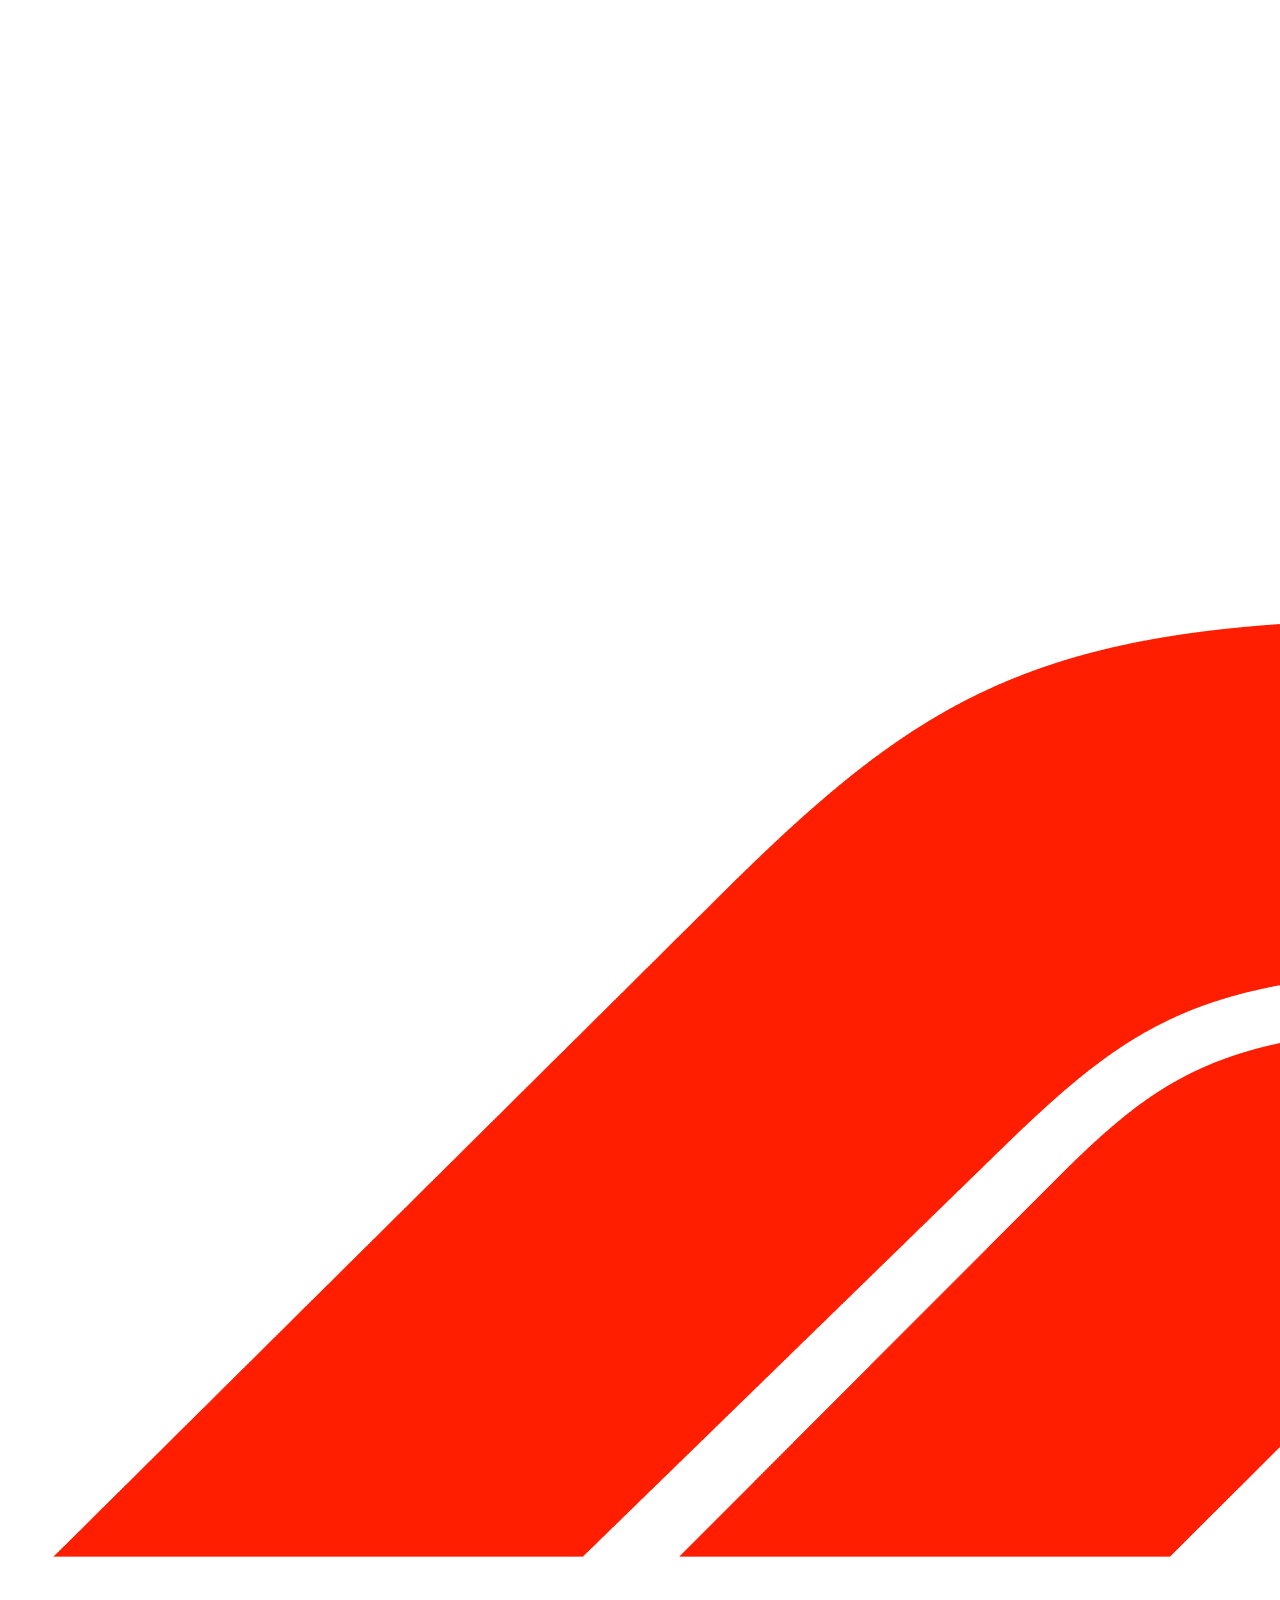
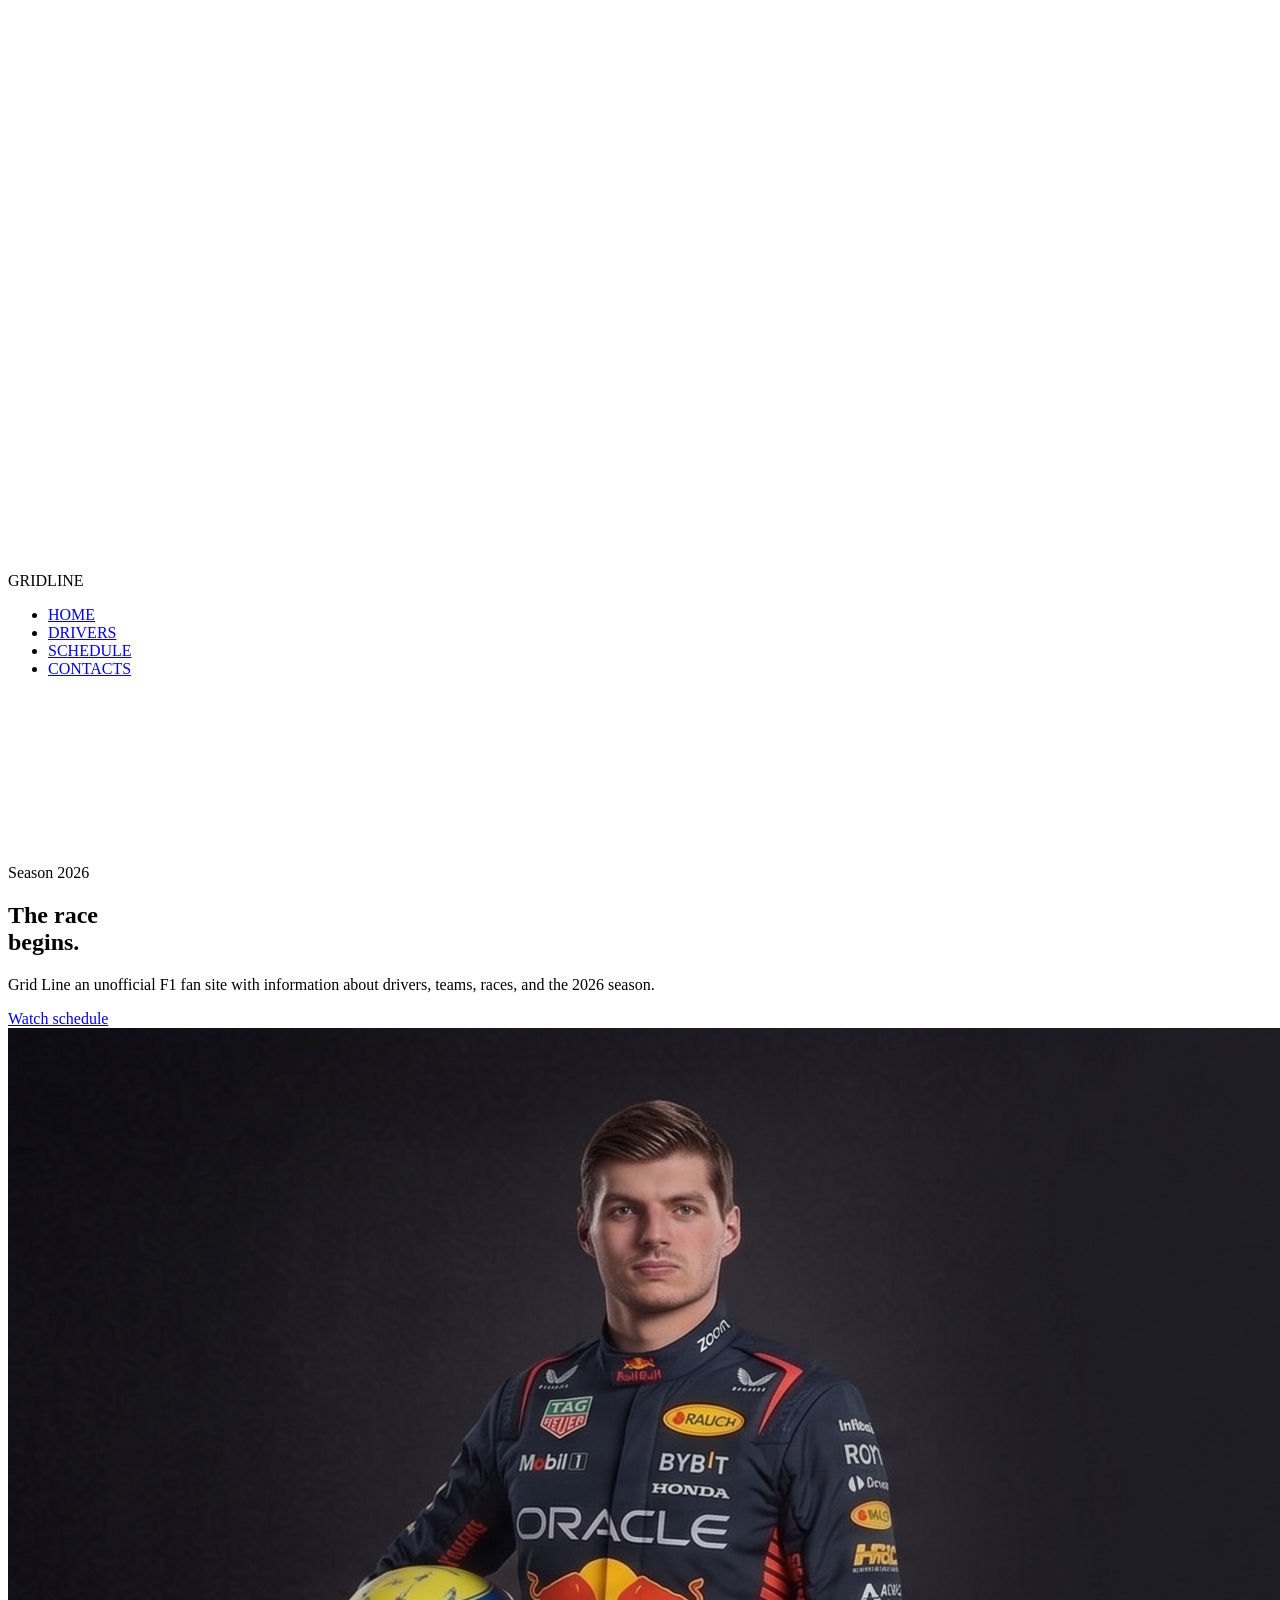
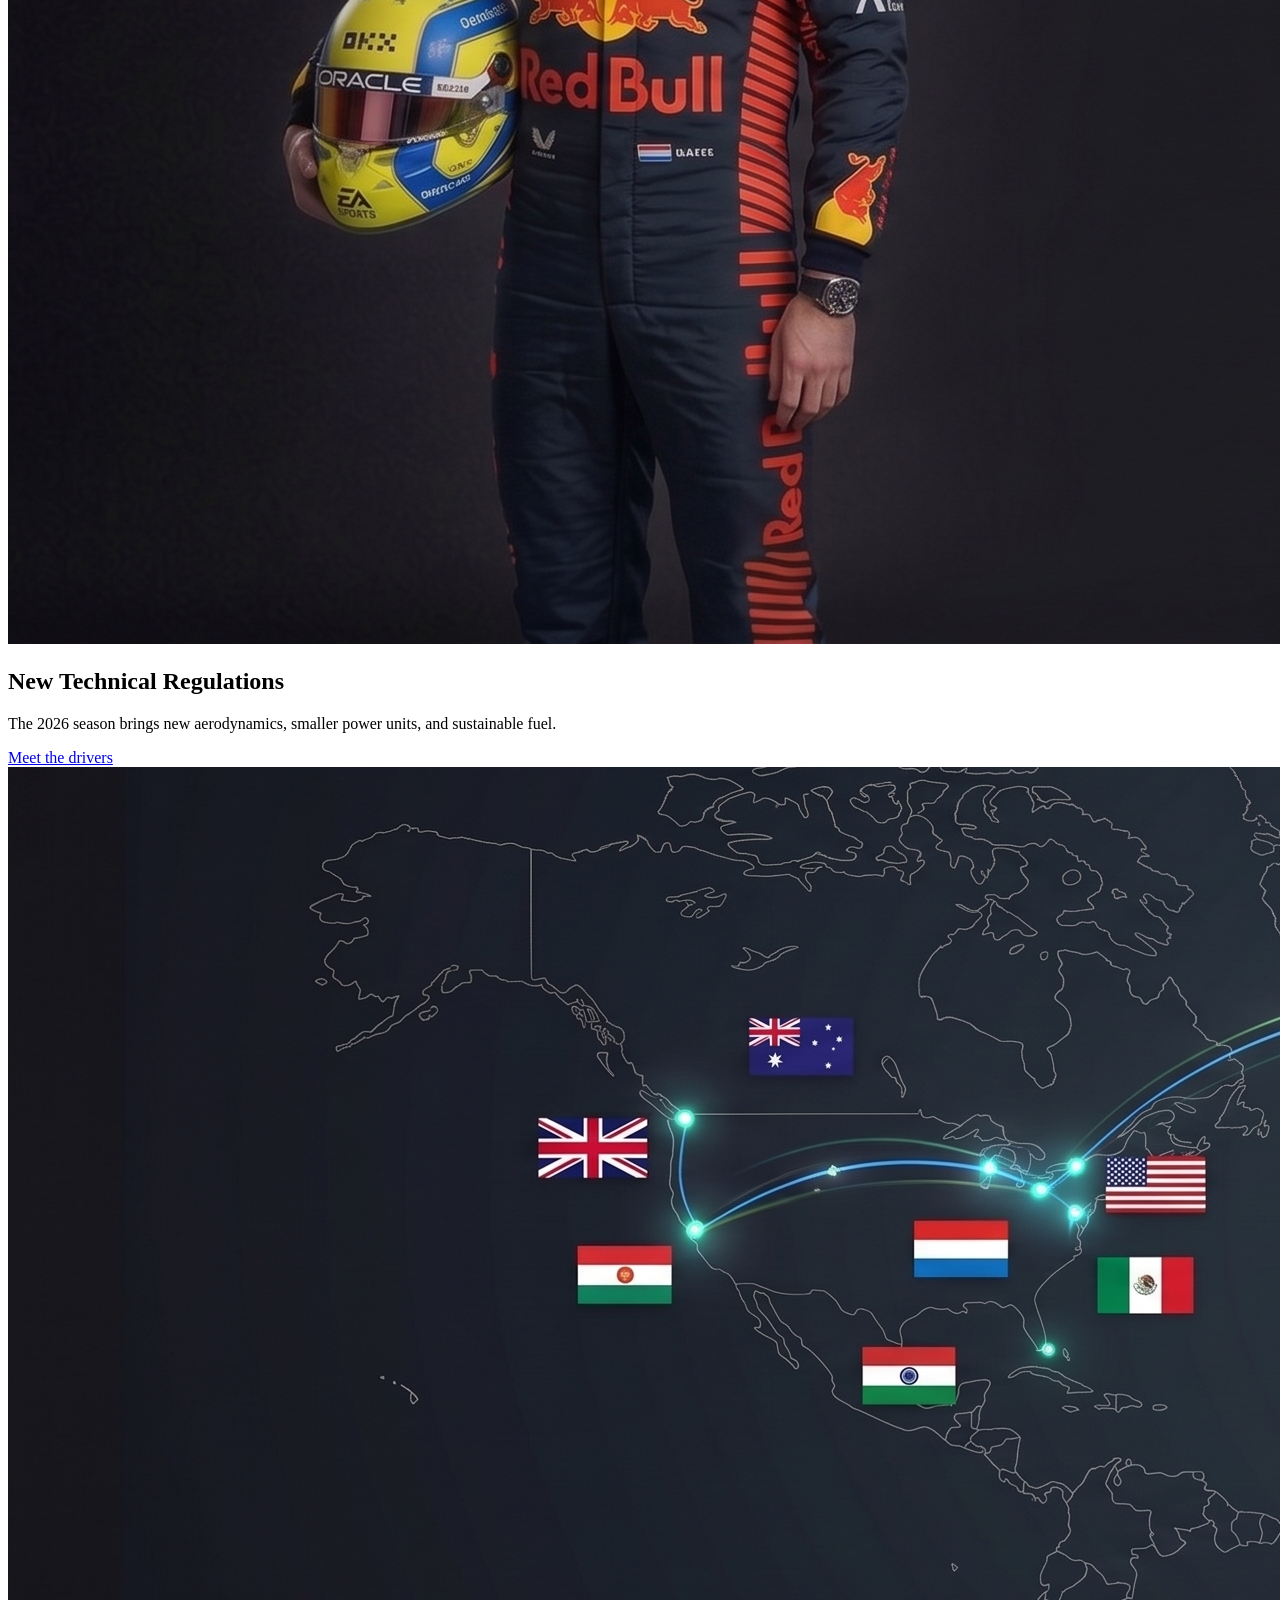
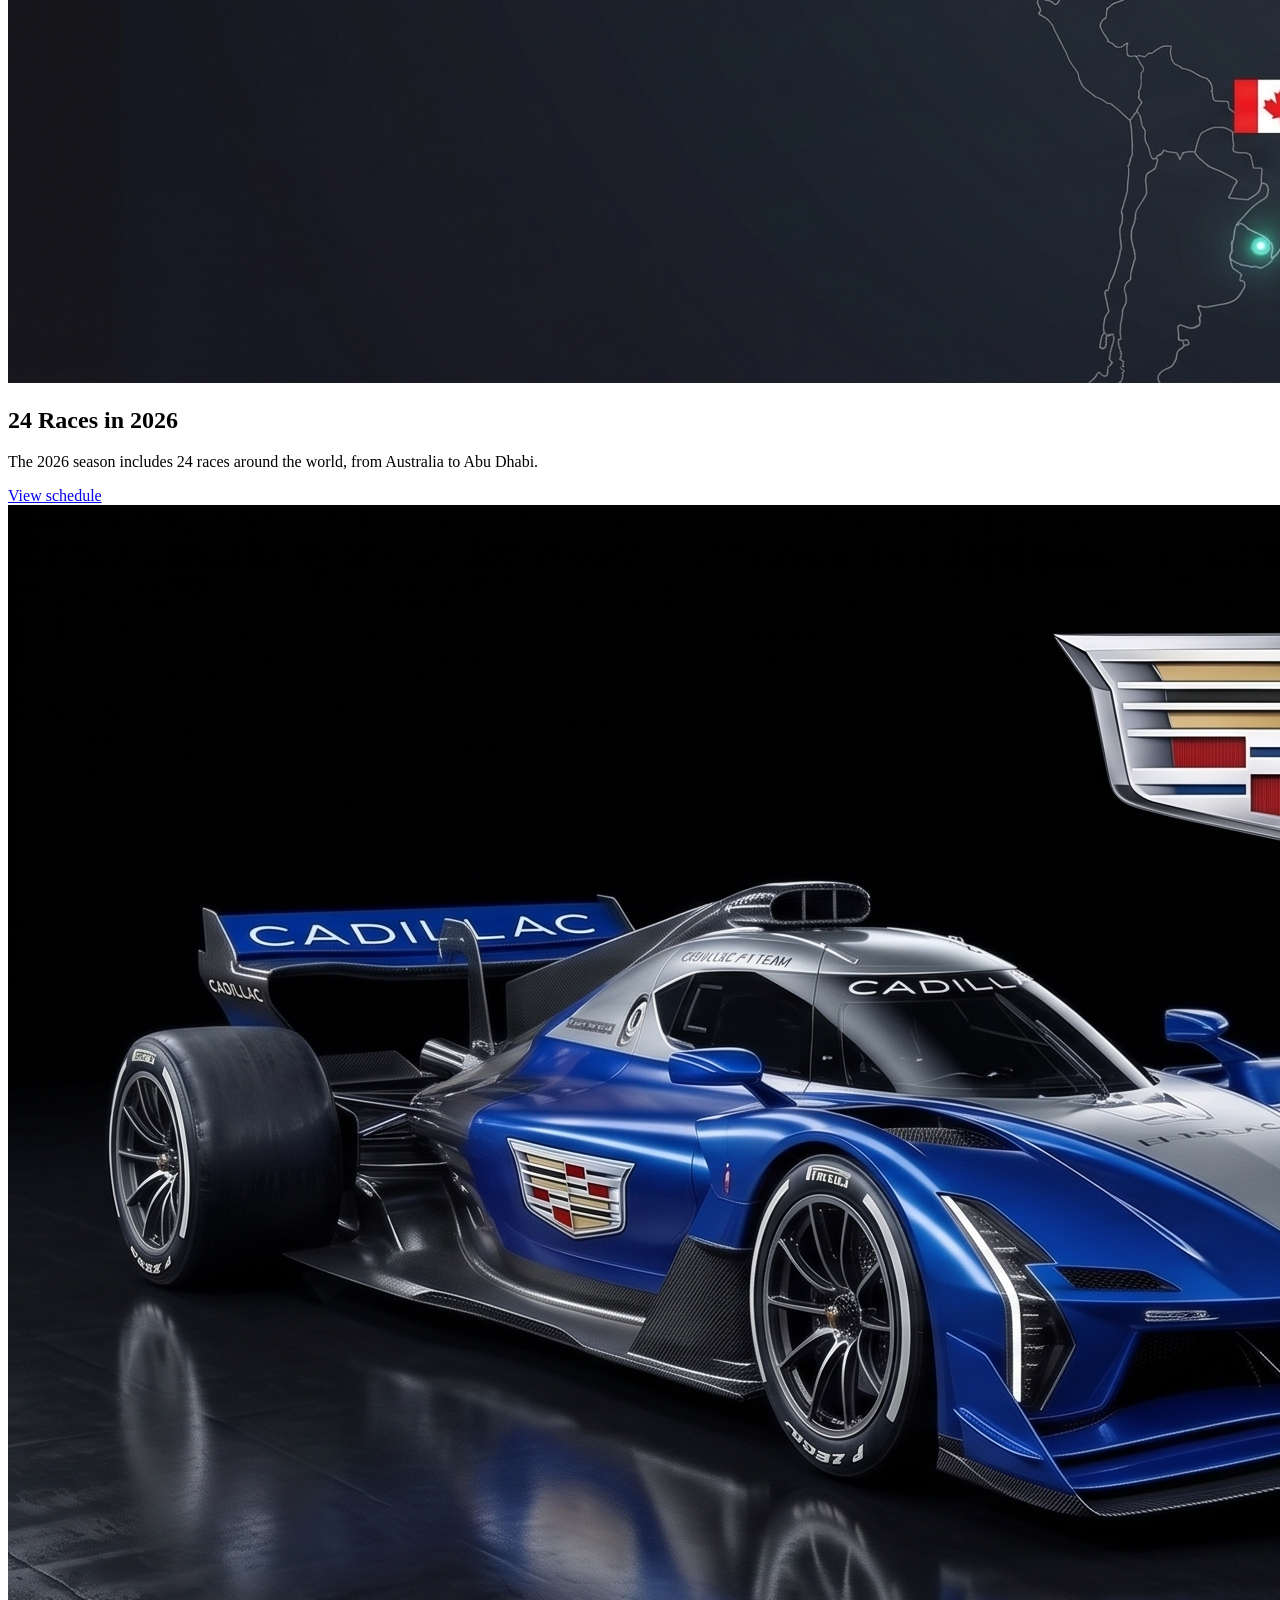
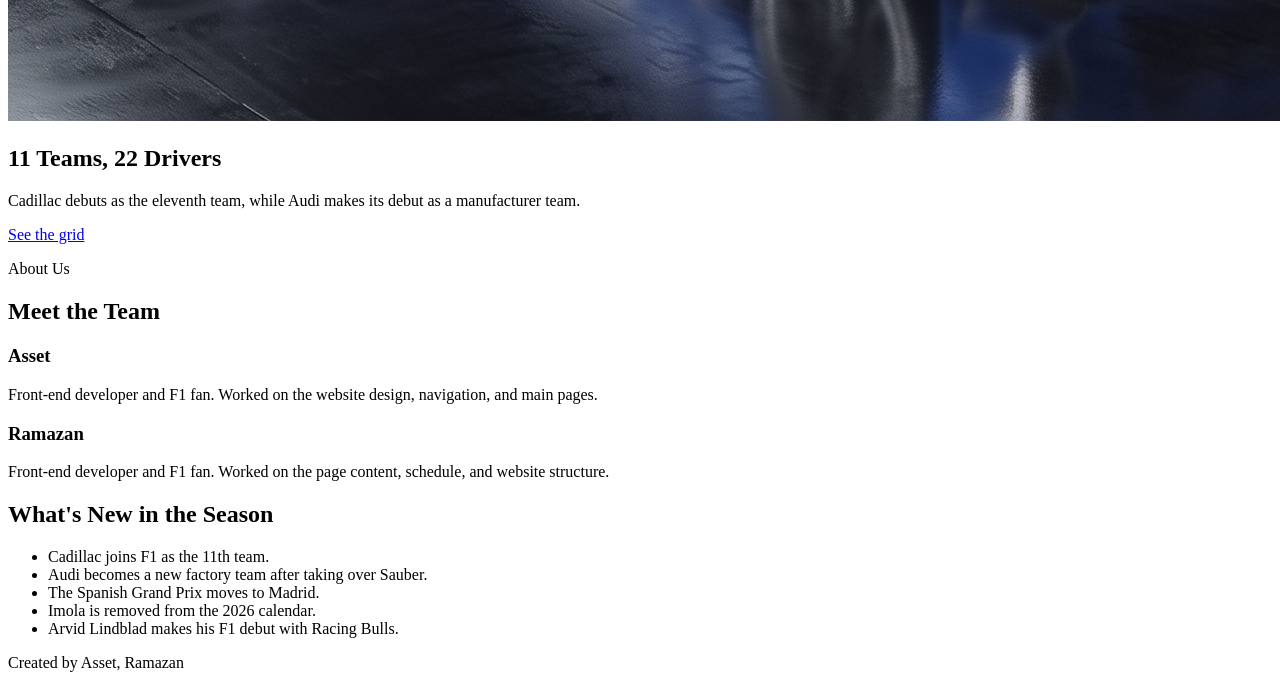
==== index.html @ d6227133 "Assignment2" ====
<!DOCTYPE html>
<html lang="ru">
<head>
  <meta charset="UTF-8">
  <meta name="viewport" content="width=device-width, initial-scale=1.0">
  <title>Home</title>

  <link rel="stylesheet" href="style.css">

</head>
<body>

  <header id="main-header">
    <div class="header-inner">
      
      <div class="logo">
        <img src="Images/F1.png" alt="Grid Line Logo" class="logo-image">
        <span class="logo-text">GRID<span class="logo-accent">LINE</span></span>
      </div>

      <nav class="nav-menu" id="primaryNav">
        <ul>
          <li><a href="index.html" class="active">HOME</a></li>
          <li><a href="drivers.html">DRIVERS</a></li>
          <li><a href="schedule.html">SCHEDULE</a></li>
          <li><a href="contacts.html">CONTACTS</a></li>
        </ul>
      </nav>
    </div>
  </header>

  <main>
    <section class="hero">
      <video autoplay muted playsinline class="hero-video">
        <source src="Images/NewferVideo.mp4" type="video/mp4">
      </video>
      <div class="hero-text">
        <p class="hero-eyebrow">Season 2026</p>
        <h1>The race<br>begins.</h1>
        <p class="hero-sub">Grid Line an unofficial F1 fan site with information
       about drivers, teams, races, and the 2026 season.
        </p>
        <a href="schedule.html" class="btn-primary">Watch schedule</a>
      </div>
    </section>

    <section class="feature-grid">
      <article class="feature-card">
        <img src="Images/Driveri.jpg" alt="New regulations" class="feature-img">
        <h2>New Technical Regulations</h2>
        <p>The 2026 season brings new aerodynamics, smaller power units, and sustainable fuel.</p>
        <a href="drivers.html" class="card-btn">Meet the drivers</a>
      </article>
      <article class="feature-card">
        <img src="Images/Worldmap.jpg" alt="Races 2026" class="feature-img">
        <h2>24 Races in 2026</h2>
        <p>The 2026 season includes 24 races around the world, from Australia to Abu Dhabi.</p>
        <a href="schedule.html" class="card-btn">View schedule</a>
      </article>
      <article class="feature-card">
        <img src="Images/Card3.jpg" alt="Teams and drivers" class="feature-img">
        <h2>11 Teams, 22 Drivers</h2>
        <p>Cadillac debuts as the eleventh team, while Audi makes its debut as a manufacturer team.</p>
        <a href="drivers.html" class="card-btn">See the grid</a>
      </article>
    </section>

    <section class="about-section">
      <p class="hero-eyebrow">About Us</p>
      <h2>Meet the Team</h2>

      <div class="about-grid">
        <article class="about-card">
          <h3>Asset</h3>
          <p>
            Front-end developer and F1 fan. Worked on the website design,
            navigation, and main pages.
          </p>
        </article>

        <article class="about-card">
          <h3>Ramazan</h3>
          <p>
            Front-end developer and F1 fan. Worked on the page content,
            schedule, and website structure.
          </p>
        </article>
      </div>
    </section>

    <section class="list-section">
      <h2>What's New in the Season</h2>
      <ul class="list-plain">
        <li>Cadillac joins F1 as the 11th team.</li>
        <li>Audi becomes a new factory team after taking over Sauber.</li>
        <li>The Spanish Grand Prix moves to Madrid.</li>
        <li>Imola is removed from the 2026 calendar.</li>
        <li>Arvid Lindblad makes his F1 debut with Racing Bulls.</li>
      </ul>
    </section>
  </main>

  <footer>
    <p>Created by Asset, Ramazan</p>
  </footer>
  <script>
    window.addEventListener('DOMContentLoaded', () => {
      const heroText = document.querySelector('.hero-text');

      setTimeout(() => {
        if (heroText) {
          heroText.classList.add('visible');
        }
      }, 3000);
    });
  </script>
</body>
</html>
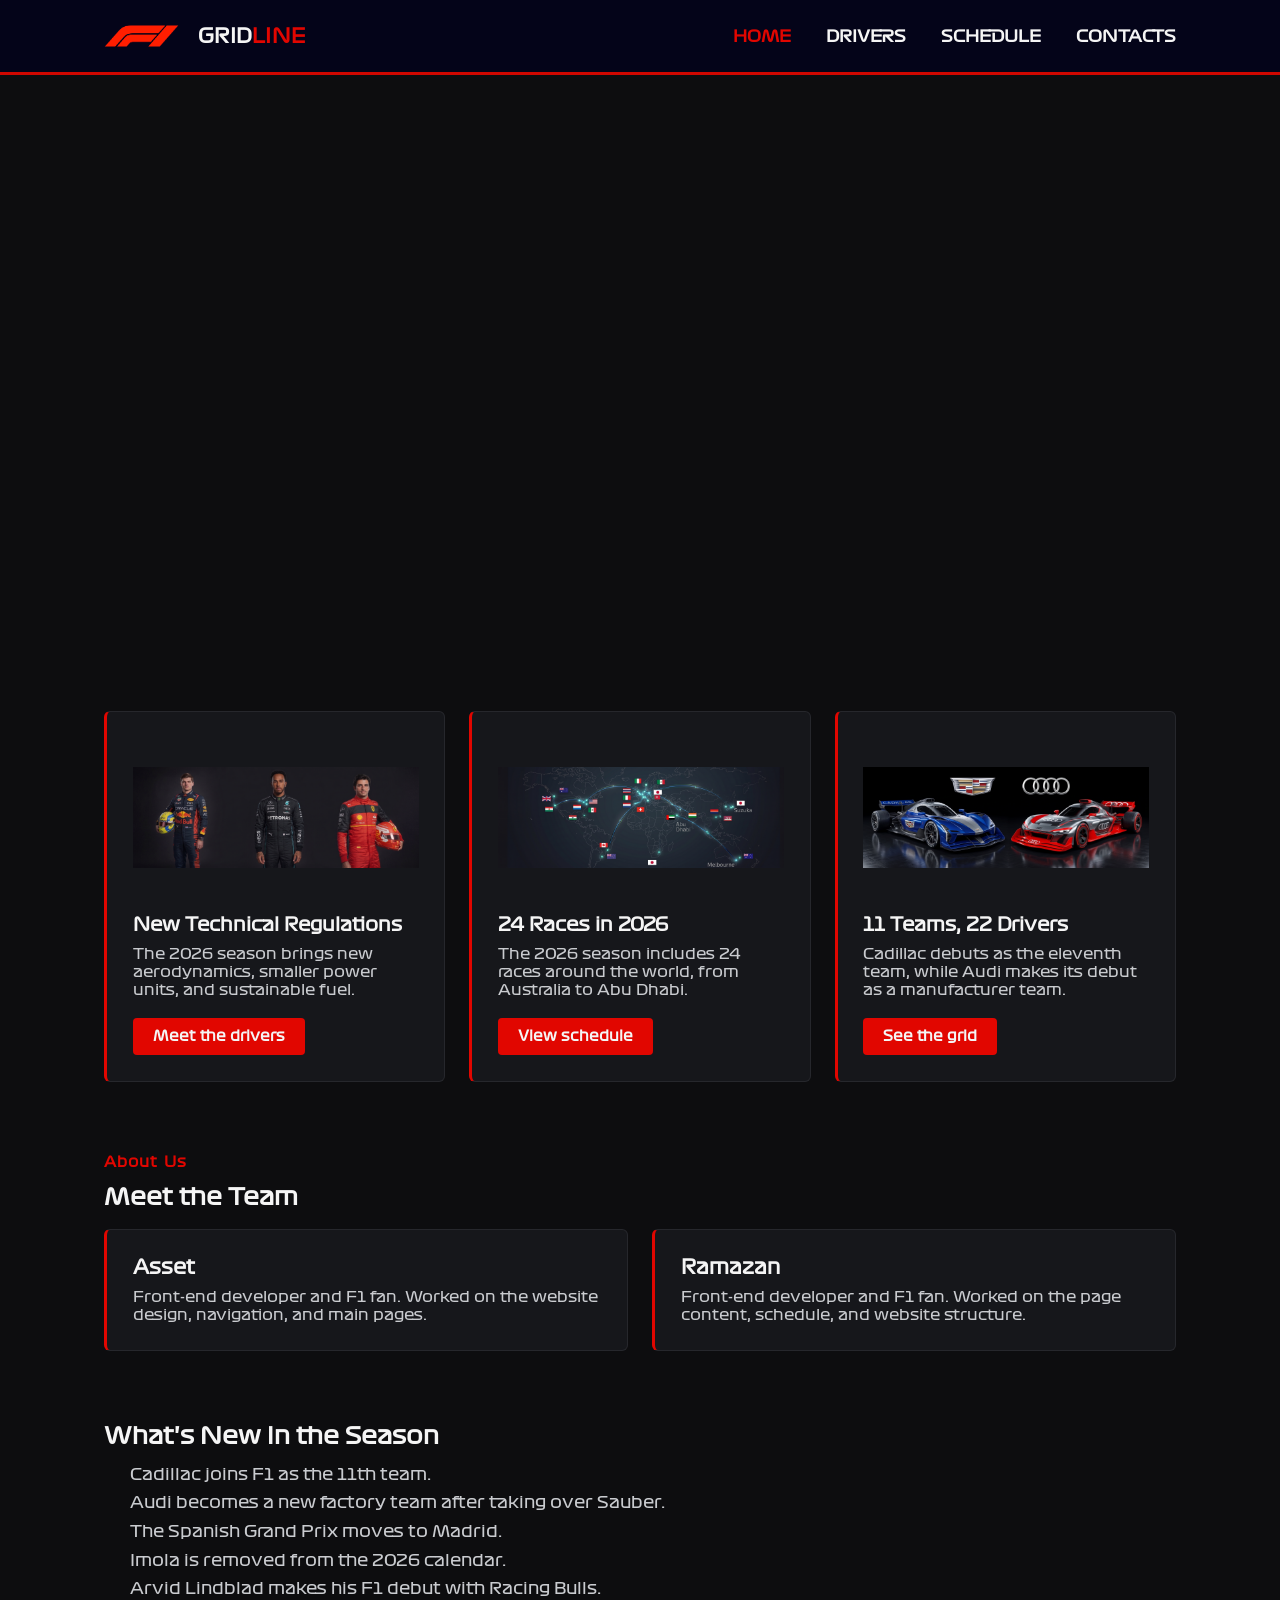
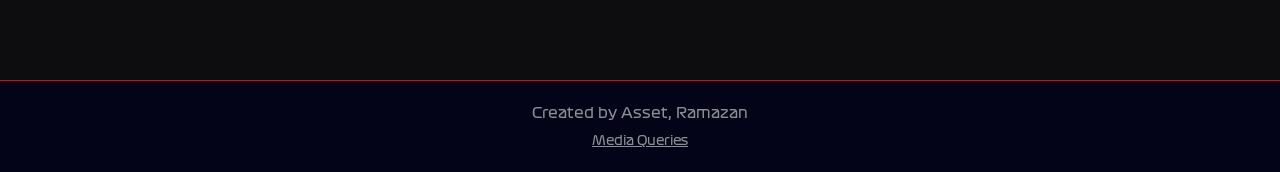
==== commit b5526f74: "Add responsive layout and Bootstrap components" ====
--- a/index.html
+++ b/index.html
@@ -1,35 +1,38 @@
 <!DOCTYPE html>
-<html lang="ru">
+<html lang="en">
 <head>
   <meta charset="UTF-8">
   <meta name="viewport" content="width=device-width, initial-scale=1.0">
   <title>Home</title>
 
-  <link rel="stylesheet" href="style.css">
+  <link rel="stylesheet" href="vendor/bootstrap.min.css">
+  <link rel="stylesheet" href="Style.css">
+  <script src="vendor/bootstrap.bundle.min.js" defer></script>
 
 </head>
 <body>
 
   <header id="main-header">
-    <div class="header-inner">
-      
-      <div class="logo">
-        <img src="Images/F1.png" alt="Grid Line Logo" class="logo-image">
-        <span class="logo-text">GRID<span class="logo-accent">LINE</span></span>
+    <nav class="navbar navbar-expand-lg navbar-dark p-0" aria-label="Main navigation">
+      <div class="header-inner container-fluid">
+        <a href="index.html" class="logo">
+          <img src="Images/F1.png" alt="Grid Line Logo" class="logo-image">
+          <span class="logo-text">GRID<span class="logo-accent">LINE</span></span>
+        </a>
+        <button class="navbar-toggler" type="button" data-bs-toggle="collapse" data-bs-target="#primaryNav" aria-controls="primaryNav" aria-expanded="false" aria-label="Toggle navigation"><span class="navbar-toggler-icon"></span></button>
+        <div class="nav-menu collapse navbar-collapse flex-grow-0" id="primaryNav">
+          <ul class="navbar-nav">
+          <li class="nav-item"><a href="index.html" class="nav-link active" aria-current="page">HOME</a></li>
+          <li class="nav-item"><a href="Drivers.html" class="nav-link">DRIVERS</a></li>
+          <li class="nav-item"><a href="Schedule.html" class="nav-link">SCHEDULE</a></li>
+          <li class="nav-item"><a href="Contacts.html" class="nav-link">CONTACTS</a></li>
+          </ul>
+        </div>
       </div>
-
-      <nav class="nav-menu" id="primaryNav">
-        <ul>
-          <li><a href="index.html" class="active">HOME</a></li>
-          <li><a href="drivers.html">DRIVERS</a></li>
-          <li><a href="schedule.html">SCHEDULE</a></li>
-          <li><a href="contacts.html">CONTACTS</a></li>
-        </ul>
-      </nav>
-    </div>
+    </nav>
   </header>
 
-  <main>
+  <main id="main-content">
     <section class="hero">
       <video autoplay muted playsinline class="hero-video">
         <source src="Images/NewferVideo.mp4" type="video/mp4">
@@ -40,7 +43,7 @@
         <p class="hero-sub">Grid Line an unofficial F1 fan site with information
        about drivers, teams, races, and the 2026 season.
         </p>
-        <a href="schedule.html" class="btn-primary">Watch schedule</a>
+        <a href="Schedule.html" class="btn btn-primary btn-lg">Watch schedule</a>
       </div>
     </section>
 
@@ -49,42 +52,41 @@
         <img src="Images/Driveri.jpg" alt="New regulations" class="feature-img">
         <h2>New Technical Regulations</h2>
         <p>The 2026 season brings new aerodynamics, smaller power units, and sustainable fuel.</p>
-        <a href="drivers.html" class="card-btn">Meet the drivers</a>
+        <a href="Drivers.html" class="btn btn-danger card-btn">Meet the drivers</a>
       </article>
       <article class="feature-card">
         <img src="Images/Worldmap.jpg" alt="Races 2026" class="feature-img">
         <h2>24 Races in 2026</h2>
         <p>The 2026 season includes 24 races around the world, from Australia to Abu Dhabi.</p>
-        <a href="schedule.html" class="card-btn">View schedule</a>
+        <a href="Schedule.html" class="btn btn-danger card-btn">View schedule</a>
       </article>
       <article class="feature-card">
         <img src="Images/Card3.jpg" alt="Teams and drivers" class="feature-img">
         <h2>11 Teams, 22 Drivers</h2>
         <p>Cadillac debuts as the eleventh team, while Audi makes its debut as a manufacturer team.</p>
-        <a href="drivers.html" class="card-btn">See the grid</a>
+        <a href="Drivers.html" class="btn btn-danger card-btn">See the grid</a>
       </article>
     </section>
 
-    <section class="about-section">
+    <section class="about-section container">
       <p class="hero-eyebrow">About Us</p>
       <h2>Meet the Team</h2>
-
-      <div class="about-grid">
-        <article class="about-card">
+      <div class="about-grid row">
+        <div class="col-12 col-lg-6"><article class="about-card">
           <h3>Asset</h3>
           <p>
             Front-end developer and F1 fan. Worked on the website design,
             navigation, and main pages.
           </p>
-        </article>
+        </article></div>
 
-        <article class="about-card">
+        <div class="col-12 col-lg-6"><article class="about-card">
           <h3>Ramazan</h3>
           <p>
             Front-end developer and F1 fan. Worked on the page content,
             schedule, and website structure.
           </p>
-        </article>
+        </article></div>
       </div>
     </section>
 
@@ -102,6 +104,7 @@
 
   <footer>
     <p>Created by Asset, Ramazan</p>
+    <p class="media-link"><a href="MediaQueries.html">Media Queries</a></p>
   </footer>
   <script>
     window.addEventListener('DOMContentLoaded', () => {
--- a/Style.css
+++ b/Style.css
@@ -0,0 +1,603 @@
+* {
+  margin: 0;
+  padding: 0;
+  box-sizing: border-box;
+}
+
+@font-face {
+    font-family: MyFont;
+    src: url("Fonts/F1_regular.ttf");
+}
+
+body {
+  font-family: MyFont, sans-serif;
+  background-color: #0D0D0F;
+  color: #F5F5F5;
+}
+
+.logo-image {
+  width: 75px;
+  height: 48px;
+  margin-right: 0.6rem;
+}
+
+a {
+  text-decoration: none;
+  color: inherit;
+}
+ul {
+  list-style: none;
+}
+
+#main-header {
+  position: sticky;
+  top: 0;
+  z-index: 10000000000;
+  background-color: #040419;
+  border-bottom: 3px solid #cf0700;
+}
+
+.header-inner {
+  max-width: 1200px;
+  margin: 0 auto;
+  padding: 0 5vw;
+  height: 72px;
+  display: flex;
+  align-items: center;
+  justify-content: space-between;
+}
+
+.logo {
+  display: flex;
+  align-items: center;
+  gap: 9px;
+}
+
+.logo-text {
+  font-weight: 900;
+  font-size: 19px;
+  letter-spacing: 0.03em;
+  color: #F5F5F5;
+}
+
+.logo-accent {
+  color: #E10600;
+}
+
+.nav-menu ul {
+  display: flex;
+  gap: 35px;
+}
+
+.nav-menu a {
+  font-weight: 600;
+  font-size: 16px;
+}
+
+.nav-menu a:hover {
+  color: #E10600;
+}
+
+.nav-menu a.active {
+  color: #E10600;
+}
+
+.hero {
+  max-width: 1750px;
+  margin: 0 auto;
+  min-height: 600px;
+  padding: 10vh 5vw 6vh;
+
+  display: flex;
+  align-items: center;
+
+  position: relative;
+  overflow: hidden;
+}
+
+.hero-video {
+  position: absolute;
+  top: 50%;
+  left: 50%;
+  width: 100%;
+  height: 100%;
+  transform: translate(-50%, -50%);
+  object-fit: cover;
+  object-position: center;
+  z-index: 1;
+}
+
+.hero-text {
+  flex: 1 1 480px;
+  position: relative;
+  z-index: 2;
+  opacity: 0;
+  transform: translateY(15px);
+  transition: opacity 1s ease, transform 1s ease;
+}
+
+.hero-text.visible {
+  opacity: 1;
+  transform: translateY(0);
+}
+
+.hero-image {
+  flex: 1 1 320px;
+  max-width: 420px;
+  width: 100%;
+  height: auto;
+}
+
+.hero-eyebrow {
+  color: #E10600;
+  font-weight: 600;
+  font-size: 14px;
+  letter-spacing: 0.08em;
+  margin-bottom: 0.8rem;
+}
+
+.hero h1 {
+  font-size: clamp(2rem, 5vw, 3.6rem);
+  font-weight: 900;
+  line-height: 1.1;
+  max-width: 14ch;
+}
+
+.hero-sub {
+  margin-top: 18px;
+  max-width: 42ch;
+  color: #C9CBCF;
+  font-size: 16px;
+}
+
+.btn-primary {
+  display: inline-block;
+  margin-top: 2rem;
+  background-color: #E10600;
+  color: #F5F5F5;
+  font-weight: 700;
+  font-size: 16px;
+  letter-spacing: 0.03em;
+  padding: 15px 30px;
+  border: none;
+  border-radius: 4px;
+  cursor: pointer;
+  transition: background-color 0.2s ease;
+}
+
+.btn-primary:hover,
+.btn-primary:focus-visible {
+  background-color: #B80500;
+}
+
+.page-intro {
+  display: flex;
+  max-width: 1200px;
+  margin: 0 auto;
+  padding: 10vh 5vw 4vh;
+}
+
+.page-intro h1 {
+  font-size: clamp(1.8rem, 4vw, 2.8rem);
+  font-weight: 900;
+  max-width: 20ch;
+}
+
+.inline-icon {
+  width: 150px;
+  height: 150px;
+  margin-top: 24px;
+}
+.driver-icon {
+  width: 300px;
+  height: 300px;
+  margin-left: 20px;
+  margin-top: -30px;
+
+}
+.poster-icon {
+  width: 300px;
+  height: 200px;
+}
+
+/*карточки*/
+.feature-grid {
+  max-width: 1200px;
+  margin: 0 auto;
+  padding: 4vh 5vw 6vh;
+  display: flex;
+  flex-wrap: wrap;
+  align-items: stretch;
+  gap: 24px;
+}
+
+.feature-card {
+  flex: 1 1 260px;
+  display: flex;
+  flex-direction: column;
+  background-color: #16171B;
+  border: 1px solid #26272C;
+  border-left: 3px solid #E10600;
+  border-radius: 6px;
+  padding: 1.6rem;
+  transition: transform 0.25s ease, box-shadow 0.25s ease;
+}
+
+.feature-card:hover {
+  transform: translateY(-8px);
+  box-shadow: 0 10px 24px rgba(225, 6, 0, 0.35);
+}
+
+.feature-img {
+  width: 100%;
+  height: 160px;
+  object-fit: contain;
+  margin-bottom: 1rem;
+}
+
+.feature-card h2 {
+  font-size: 1.1rem;
+  font-weight: 700;
+  margin-bottom: 0.6rem;
+}
+
+.feature-card p {
+  color: #C9CBCF;
+  font-size: 0.92rem;
+  margin-bottom: 1.2rem;
+}
+
+.card-btn {
+  margin-top: auto;
+  align-self: flex-start;
+  background-color: #E10600;
+  color: #F5F5F5;
+  font-weight: 700;
+  font-size: 0.85rem;
+  padding: 10px 20px;
+  border-radius: 4px;
+  transition: background-color 0.2s ease;
+}
+
+.card-btn:hover {
+  background-color: #B80500;
+}
+
+.about-section {
+  max-width: 1200px;
+  margin: 0 auto;
+  padding: 2vh 5vw 6vh;
+}
+
+.about-section h2 {
+  font-size: 1.4rem;
+  margin-bottom: 1.2rem;
+}
+
+.about-grid {
+  display: grid;
+  grid-template-columns: repeat(2, 1fr);
+  gap: 24px;
+}
+
+.about-card {
+  background-color: #16171B;
+  border: 1px solid #26272C;
+  border-left: 3px solid #E10600;
+  border-radius: 6px;
+  padding: 1.6rem;
+}
+
+.about-card h3 {
+  margin-bottom: 0.6rem;
+}
+
+.about-card p {
+  color: #C9CBCF;
+  font-size: 0.92rem;
+}
+/*Списки*/
+.list-section {
+  max-width: 1200px;
+  margin: 0 auto;
+  padding: 2vh 5vw 8vh;
+}
+
+.list-section h2 {
+  font-size: 1.4rem;
+  font-weight: 700;
+  margin-bottom: 1rem;
+}
+
+.list-plain {
+  color: #C9CBCF;
+  padding-left: 1.3rem;
+  max-width: 60ch;
+}
+
+.list-plain li {
+  margin-bottom: 0.6rem;
+  padding-left: 0.3rem;
+}
+
+ul.list-plain li::marker {
+  color: #E10600;
+}
+
+/*Водители*/
+.gallery {
+  max-width: 1200px;
+  margin: 0 auto;
+  padding: 0 5vw 6vh;
+  display: grid;
+  grid-template-columns: repeat(4, 1fr);
+  grid-auto-rows: 260px;
+  gap: 16px;
+}
+
+.gallery-item {
+  position: relative;
+  overflow: hidden;
+  border-radius: 8px;
+  background-color: #16171B;
+  border: 1px solid #26272C;
+}
+
+.gallery-item img {
+  width: 100%;
+  height: 100%;
+  object-fit: cover;
+  transition: transform 0.4s ease;
+}
+
+.gallery-item:hover img {
+  transform: scale(1.08);
+}
+
+.gallery-item figcaption {
+  position: absolute;
+  inset: 0;
+  display: flex;
+  flex-direction: column;
+  align-items: center;
+  justify-content: center;
+  text-align: center;
+  background: rgba(225, 6, 0, 0.8);
+  opacity: 0;
+  transition: opacity 0.3s ease;
+}
+
+.gallery-item:hover figcaption {
+  opacity: 1;
+}
+
+.gallery-item figcaption h3 {
+  font-size: 1.1rem;
+  font-weight: 700;
+}
+
+.gallery-item figcaption p {
+  font-size: 0.85rem;
+  margin-top: 0.3rem;
+}
+
+/*Календарь*/
+.table-section {
+  max-width: 1200px;
+  margin: 0 auto;
+  padding: 2vh 5vw 6vh;
+  overflow-x: auto;
+}
+
+table {
+  width: 100%;
+  border-collapse: collapse;
+  min-width: 640px;
+}
+
+thead th {
+  text-align: left;
+  font-size: 0.8rem;
+  letter-spacing: 0.05em;
+  color: #C9CBCF;
+  padding: 0.9rem 1rem;
+  border-bottom: 2px solid #E10600;
+}
+
+table td {
+  padding: 0.85rem 1rem;
+  border-bottom: 1px solid #26272C;
+  font-size: 0.92rem;
+}
+
+table tbody tr:hover {
+  background-color: #16171B;
+}
+
+table td:first-child {
+  color: #E10600;
+  font-weight: 700;
+  width: 3rem;
+}
+
+/*контакты*/
+.form-section {
+  max-width: 640px;
+  margin: 0 auto;
+  padding: 2vh 5vw 10vh;
+}
+
+.form-row {
+  margin-bottom: 1.4rem;
+  display: flex;
+  flex-direction: column;
+  gap: 0.5rem;
+}
+
+.form-row label,
+.form-row legend {
+  font-size: 0.85rem;
+  font-weight: 600;
+  color: #C9CBCF;
+}
+
+.form-row input[type="text"],
+.form-row input[type="email"],
+.form-row select,
+.form-row textarea {
+  background-color: #16171B;
+  border: 1px solid #3A3B40;
+  border-radius: 4px;
+  padding: 0.75rem 0.9rem;
+  color: #F5F5F5;
+  font-family: inherit;
+  font-size: 0.95rem;
+}
+
+.form-row input[type="text"]:focus,
+.form-row input[type="email"]:focus,
+.form-row select:focus,
+.form-row textarea:focus {
+  outline: none;
+  border-color: #E10600;
+}
+
+.layout {
+  display: grid;
+  grid-template-columns: 280px 1fr;
+  grid-template-rows: auto 1fr auto;
+  grid-template-areas:
+    "header  header"
+    "sidebar main"
+    "footer  footer";
+  min-height: 100vh;
+}
+
+.layout #main-header { grid-area: header; position: static; }
+.layout .sidebar     { grid-area: sidebar; }
+.layout main         { grid-area: main; min-width: 0; }
+.layout footer       { grid-area: footer; }
+
+.sidebar {
+  background-color: #11131a;
+  border-right: 1px solid #14161f;
+  padding: 2rem 1.5rem;
+}
+
+.sidebar h2 {
+  font-size: 1.1rem;
+  margin-bottom: 1rem;
+}
+
+footer {
+  border-top: 1px solid #E10600;
+  padding: 1.5rem 5vw;
+  text-align: center;
+  background-color: #040419;
+  color: #8C8E94;
+  font-size: 0.85rem;
+}
+
+body { font-size: 16px; font-weight: 400; line-height: normal; }
+h1, h2, h3, h4, h5, h6, p, ul, ol, figure { margin: 0; padding: 0; }
+h1, h2, h3, h4, h5, h6 { font-weight: bold; line-height: normal; color: inherit; }
+h1 { font-size: 2em; }
+h2 { font-size: 1.5em; }
+h3 { font-size: 1.17em; }
+img, video { vertical-align: baseline; }
+a:hover { color: inherit; }
+button, input, select, textarea { font-family: inherit; line-height: normal; }
+.btn { font-family: inherit; }
+.btn-primary, .card-btn { line-height: normal; }
+.card-btn { border: 0; }
+.navbar { --bs-navbar-color: #f5f5f5; --bs-navbar-hover-color: #e10600; --bs-navbar-active-color: #e10600; }
+.navbar-expand-lg .navbar-nav .nav-link { padding: 0; line-height: normal; }
+.form-control, .form-select, .form-label { line-height: normal; }
+.form-label { margin-bottom: 0; }
+.form-select { appearance: auto; background-image: none; }
+.form-control::placeholder { color: #757575; opacity: 1; }
+.form-control:focus, .form-select:focus { box-shadow: none; }
+
+.header-inner { width: 100%; }
+.navbar .nav-menu ul { padding: 0; margin: 0; }
+.navbar-toggler { border-color: #8c8e94; }
+.navbar-toggler:focus-visible, a:focus-visible, button:focus-visible, .gallery-item:focus-visible { outline: 2px solid #f5f5f5; outline-offset: 4px; }
+.btn-primary { --bs-btn-bg: #e10600; --bs-btn-border-color: #e10600; --bs-btn-hover-bg: #b80500; --bs-btn-hover-border-color: #b80500; }
+.btn-primary:hover, .card-btn:hover { color: #f5f5f5; }
+
+.about-grid.row { display: flex; gap: 0; --bs-gutter-x: 24px; --bs-gutter-y: 24px; margin: -24px -12px 0; }
+.about-grid.row > div { margin-top: 24px; }
+.about-grid .about-card { height: 100%; }
+
+.feature-grid { display: grid; grid-template-columns: repeat(3, minmax(0, 1fr)); }
+.feature-card { min-width: 0; }
+.gallery-item:focus figcaption { opacity: 1; }
+.gallery-item:focus img { transform: scale(1.08); }
+.media-link { margin-top: .75rem; font-size: .75rem; }
+.media-link a { text-decoration: underline; }
+.form-note { color: #c9cbcf; font-size: .75rem; }
+#form-status { color: #c9cbcf; font-size: .85rem; }
+.form-check-input:checked { background-color: #e10600; border-color: #e10600; }
+.form-row fieldset, .form-row legend { float: none; width: auto; }
+
+.driver-carousel .card-group > .card { flex: 0 0 auto; }
+.driver-carousel .carousel-card { background: #16171b; color: #f5f5f5; border: 1px solid #26272c; border-left: 3px solid #e10600; border-radius: 6px; }
+.driver-carousel .carousel-driver-image { width: 100%; height: 230px; object-fit: contain; }
+.driver-carousel .card-title { font-size: 1.1rem; font-weight: 700; }
+.driver-carousel .card-text { font-size: .85rem; color: #c9cbcf; }
+.driver-carousel .carousel-indicators { position: static; }
+.driver-carousel .carousel-indicators button { background-color: #f5f5f5; }
+.driver-carousel .btn-group { display: inline-flex; }
+
+@media (min-width: 768px) and (max-width: 991.9px) {
+  .hero h1 { font-size: 2.8rem; }
+  .page-intro h1 { font-size: 2.3rem; }
+  .hero-sub { font-size: 15px; }
+  .feature-card p, .about-card p { font-size: .88rem; }
+}
+@media (max-width: 991.9px) {
+  .header-inner { height: auto; min-height: 72px; flex-wrap: wrap; }
+  .nav-menu { flex-basis: 100%; }
+  .nav-menu ul { gap: 20px; padding: 20px 0 !important; }
+  .feature-grid { grid-template-columns: repeat(2, minmax(0, 1fr)); }
+  .gallery { grid-template-columns: repeat(2, minmax(0, 1fr)); }
+  .layout { display: block; }
+  .layout .sidebar { border-right: 0; }
+  .page-intro { align-items: center; }
+  .intro-text { min-width: 0; }
+  .driver-icon { width: 200px; height: 200px; margin-top: 0; }
+  .poster-icon { width: 210px; height: 140px; }
+}
+@media (max-width: 767.9px) {
+  .feature-grid { grid-template-columns: minmax(0, 1fr); }
+  .hero h1 { font-size: 2rem; }
+  .hero-sub { font-size: 14px; }
+  .page-intro { flex-direction: column; align-items: flex-start; gap: 24px; }
+  .page-intro h1 { font-size: 1.8rem; }
+  .feature-card p, .about-card p { font-size: .85rem; }
+  .driver-icon { margin: 0; }
+  .inline-icon { margin-top: 0; }
+  .gallery { grid-template-columns: minmax(0, 1fr); }
+  .hero { min-height: 600px; }
+  .hero .btn-primary { max-width: 100%; white-space: normal; }
+}
+@media (hover: none) {
+  .gallery-item figcaption { inset: auto 0 0; opacity: 1; min-height: 72px; background: rgba(13,13,15,.88); }
+  .gallery-item figcaption h3 { font-size: .9rem; }
+}
+@media (prefers-reduced-motion: reduce) {
+  .carousel-item, .gallery-item img, .gallery-item figcaption, .feature-card { transition: none; }
+}
+
+@media (min-width: 768px) and (max-width: 991.98px) {
+  .media-queries-page .page-intro h1 { font-size: 2.3rem; }
+  .media-queries-page .hero-sub { font-size: 15px; }
+  .media-queries-page .feature-card p { font-size: .88rem; }
+}
+@media (max-width: 767.98px) {
+  .media-queries-page .page-intro h1 { font-size: 1.8rem; }
+  .media-queries-page .hero-sub { font-size: 14px; }
+  .media-queries-page .feature-card p { font-size: .85rem; }
+  .media-queries-page .logo-image { width: 50px; height: 32px; }
+  .media-queries-page .logo-text { font-size: 16px; }
+}
